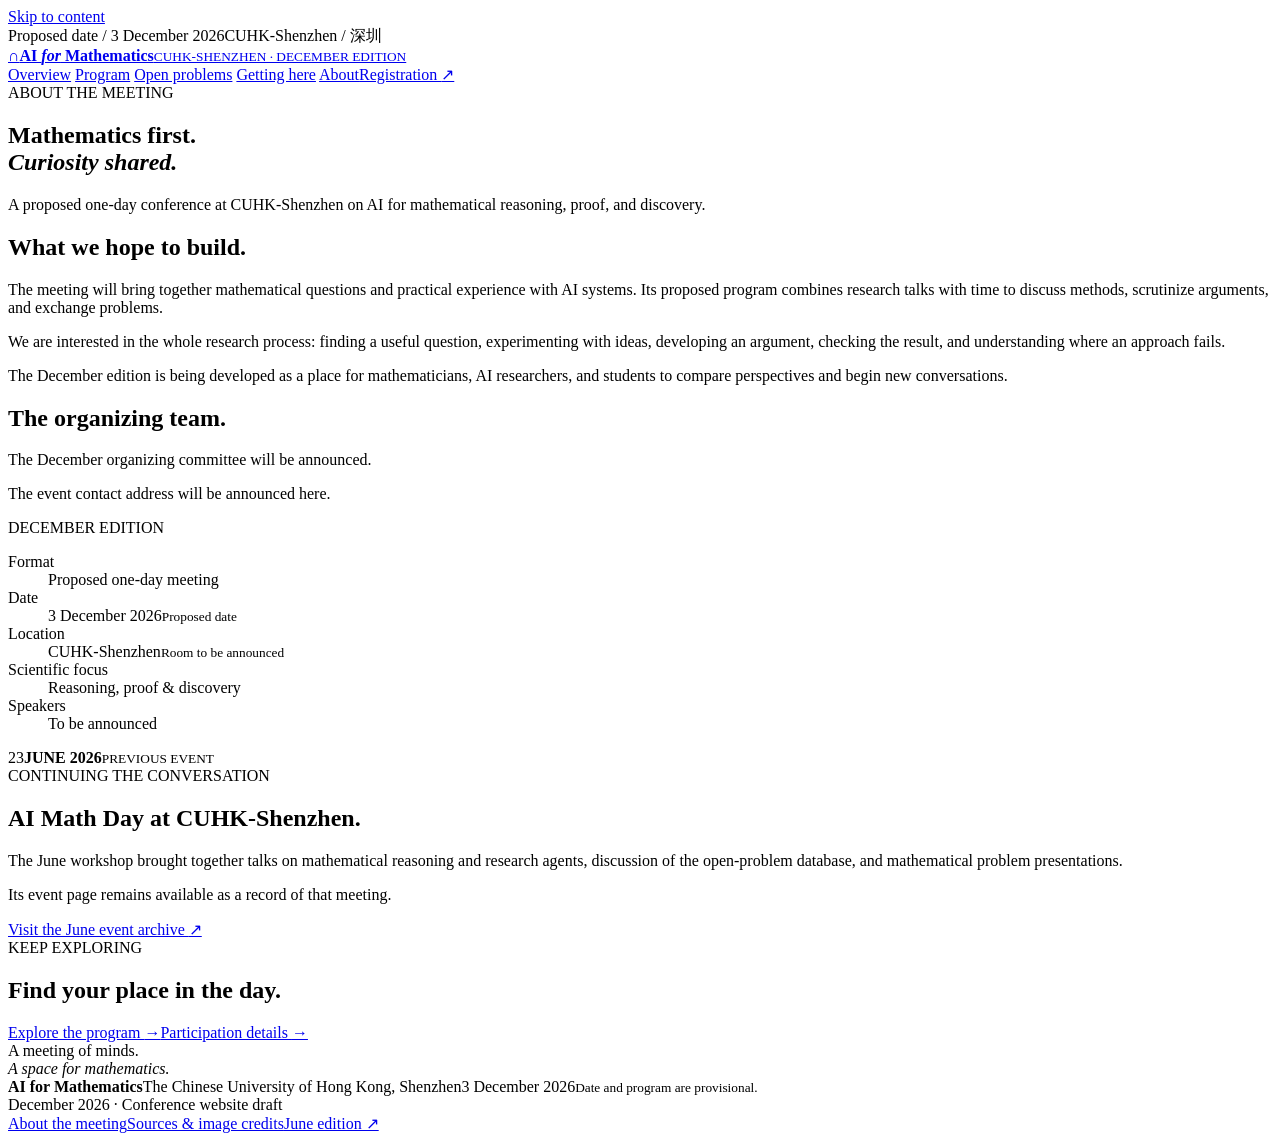
==== about.html @ 8c93e21c "Add files via upload" ====
<!doctype html>
<html lang="en">
<head>
  <meta charset="utf-8">
  <meta name="viewport" content="width=device-width, initial-scale=1">
  <meta name="description" content="The purpose and background of the proposed December AI for Mathematics conference at CUHK-Shenzhen, continuing the June AI Math Day conversation.">
  <meta name="theme-color" content="#192c3e">
  <meta property="og:title" content="About | AI for Mathematics">
  <meta property="og:description" content="The purpose and background of the proposed December AI for Mathematics conference at CUHK-Shenzhen, continuing the June AI Math Day conversation.">
  <meta property="og:type" content="website">
  <title>About | AI for Mathematics · CUHK-Shenzhen</title>
  <link rel="icon" href="assets/images/favicon.svg" type="image/svg+xml">
  <link rel="stylesheet" href="assets/css/styles.css">
  <script src="assets/js/event-config.js" defer></script>
  <script src="assets/js/main.js" defer></script>
</head>
<body>
<a class="skip-link" href="#main">Skip to content</a>
<div class="announcement"><div class="container announcement-inner"><span><span class="status-dot"></span><span data-date-status>Proposed date</span> <span class="announcement-separator">/</span> <span data-event-date>3 December 2026</span></span><span>CUHK-Shenzhen <span class="announcement-separator">/</span> 深圳</span></div></div>
<header class="site-header">
 <div class="container header-inner">
  <a class="brand" href="index.html" aria-label="AI for Mathematics, home"><span class="brand-symbol" aria-hidden="true">∩</span><span><strong>AI <i>for</i> Mathematics</strong><small>CUHK-SHENZHEN · DECEMBER EDITION</small></span></a>
  <button class="menu-toggle" type="button" aria-expanded="false" aria-controls="site-nav" hidden><span>Menu</span><span class="menu-icon" aria-hidden="true"></span></button>
  <nav id="site-nav" aria-label="Main navigation"><a href="index.html">Overview</a>
<a href="program.html">Program</a>
<a href="problems.html">Open problems</a>
<a href="venue.html">Getting here</a>
<a href="about.html" aria-current="page">About</a><a class="nav-register" href="registration.html">Registration <span aria-hidden="true">↗</span></a></nav>
 </div>
</header>
<main id="main">
<section class="page-intro container"><div class="eyebrow">ABOUT THE MEETING</div><h1>Mathematics first.<br><em>Curiosity shared.</em></h1><p class="page-lead">A proposed one-day conference at CUHK-Shenzhen on AI for mathematical reasoning, proof, and discovery.</p></section>
<section class="container about-grid section-top-small"><div class="prose"><h2>What we hope to build.</h2><p>The meeting will bring together mathematical questions and practical experience with AI systems. Its proposed program combines research talks with time to discuss methods, scrutinize arguments, and exchange problems.</p><p>We are interested in the whole research process: finding a useful question, experimenting with ideas, developing an argument, checking the result, and understanding where an approach fails.</p><p>The December edition is being developed as a place for mathematicians, AI researchers, and students to compare perspectives and begin new conversations.</p><h2 class="spaced-heading">The organizing team.</h2><p>The December organizing committee will be announced.</p><p class="contact-unconfigured">The event contact address will be announced here.</p><p class="contact-configured" hidden>For event enquiries: <a class="contact-link" href="about.html">contact the organizers</a>.</p></div><aside class="about-facts"><div class="eyebrow">DECEMBER EDITION</div><dl class="info-list"><div><dt>Format</dt><dd>Proposed one-day meeting</dd></div><div><dt>Date</dt><dd><span data-event-date>3 December 2026</span><small data-date-status>Proposed date</small></dd></div><div><dt>Location</dt><dd>CUHK-Shenzhen<small>Room to be announced</small></dd></div><div><dt>Scientific focus</dt><dd>Reasoning, proof &amp; discovery</dd></div><div><dt>Speakers</dt><dd>To be announced</dd></div></dl></aside></section>
<section class="section container"><div class="archive-panel"><div class="archive-date"><span>23</span><strong>JUNE 2026</strong><small>PREVIOUS EVENT</small></div><div><div class="eyebrow">CONTINUING THE CONVERSATION</div><h2>AI Math Day at CUHK-Shenzhen.</h2><p>The June workshop brought together talks on mathematical reasoning and research agents, discussion of the open-problem database, and mathematical problem presentations.</p><p>Its event page remains available as a record of that meeting.</p><a class="text-link" href="https://rybindmitry.github.io/events/ai-math-day.html" target="_blank" rel="noopener noreferrer">Visit the June event archive <span aria-hidden="true">↗</span></a></div></div></section>
<section class="container section-bottom"><div class="simple-callout"><div><div class="eyebrow">KEEP EXPLORING</div><h2>Find your place in the day.</h2></div><div class="actions"><a class="button button-primary" href="program.html">Explore the program <span aria-hidden="true">→</span></a><a class="button button-outline" href="registration.html">Participation details <span aria-hidden="true">→</span></a></div></div></section>

</main>
<footer class="site-footer"><div class="container footer-top"><div class="footer-title">A meeting of minds.<br><em>A space for mathematics.</em></div><div class="footer-details"><strong>AI for Mathematics</strong><span>The Chinese University of Hong Kong, Shenzhen</span><span data-event-date>3 December 2026</span><small>Date and program are provisional.</small></div></div><div class="container footer-bottom"><span>December 2026 · Conference website draft</span><div><a href="about.html">About the meeting</a><a href="credits.html">Sources &amp; image credits</a><a href="https://rybindmitry.github.io/events/ai-math-day.html" target="_blank" rel="noopener noreferrer">June edition ↗</a></div></div></footer><div class="toast" role="status" aria-live="polite"></div>
</body>
</html>
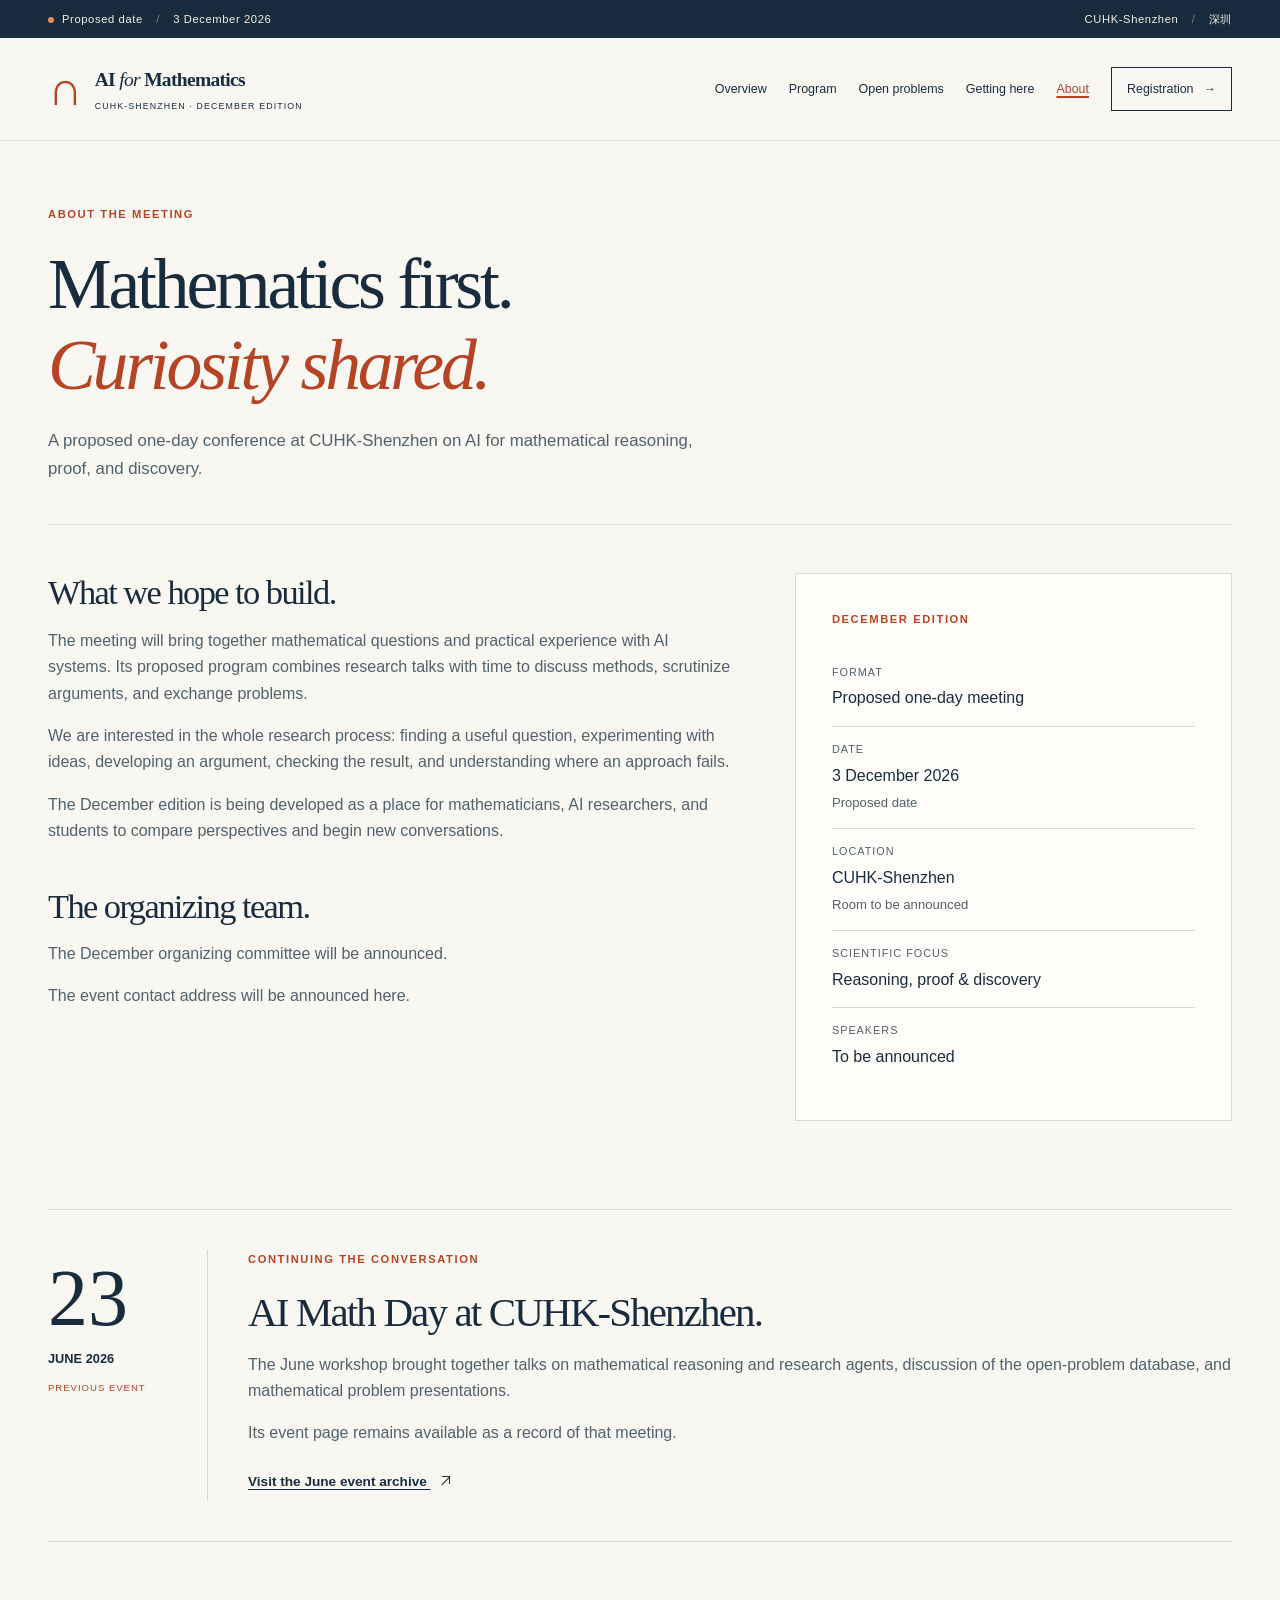
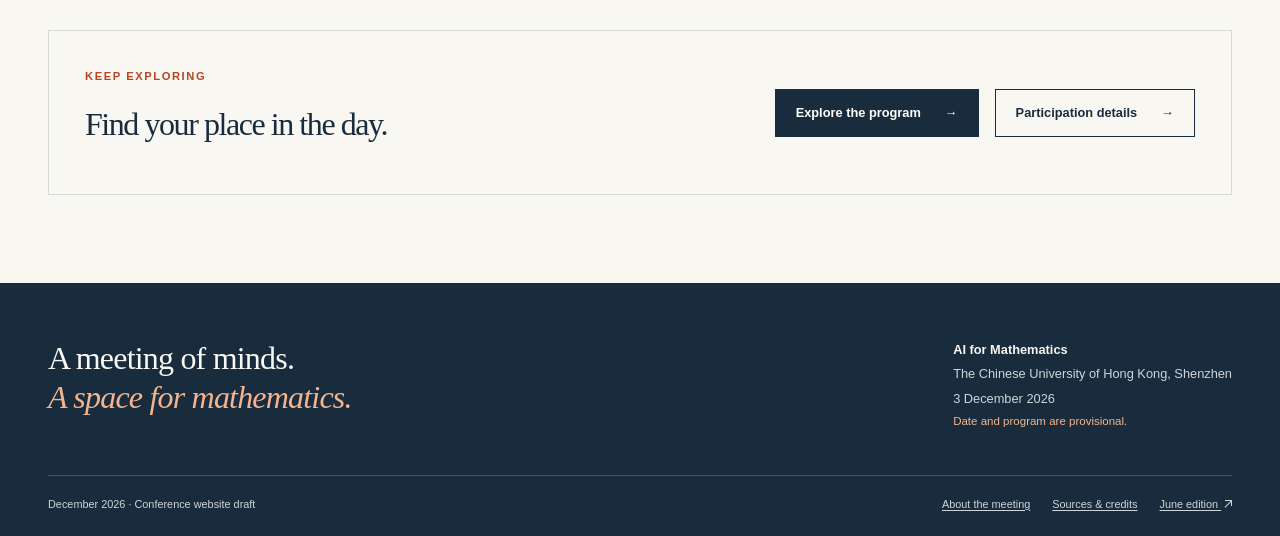
==== commit ff295421: "Restore website assets and add consistent responsive conference design" ====
--- a/about.html
+++ b/about.html
@@ -25,16 +25,16 @@
 <a href="program.html">Program</a>
 <a href="problems.html">Open problems</a>
 <a href="venue.html">Getting here</a>
-<a href="about.html" aria-current="page">About</a><a class="nav-register" href="registration.html">Registration <span aria-hidden="true">↗</span></a></nav>
+<a href="about.html" aria-current="page">About</a><a class="nav-register" href="registration.html">Registration <span aria-hidden="true">→</span></a></nav>
  </div>
 </header>
-<main id="main">
+<main id="main" tabindex="-1">
 <section class="page-intro container"><div class="eyebrow">ABOUT THE MEETING</div><h1>Mathematics first.<br><em>Curiosity shared.</em></h1><p class="page-lead">A proposed one-day conference at CUHK-Shenzhen on AI for mathematical reasoning, proof, and discovery.</p></section>
 <section class="container about-grid section-top-small"><div class="prose"><h2>What we hope to build.</h2><p>The meeting will bring together mathematical questions and practical experience with AI systems. Its proposed program combines research talks with time to discuss methods, scrutinize arguments, and exchange problems.</p><p>We are interested in the whole research process: finding a useful question, experimenting with ideas, developing an argument, checking the result, and understanding where an approach fails.</p><p>The December edition is being developed as a place for mathematicians, AI researchers, and students to compare perspectives and begin new conversations.</p><h2 class="spaced-heading">The organizing team.</h2><p>The December organizing committee will be announced.</p><p class="contact-unconfigured">The event contact address will be announced here.</p><p class="contact-configured" hidden>For event enquiries: <a class="contact-link" href="about.html">contact the organizers</a>.</p></div><aside class="about-facts"><div class="eyebrow">DECEMBER EDITION</div><dl class="info-list"><div><dt>Format</dt><dd>Proposed one-day meeting</dd></div><div><dt>Date</dt><dd><span data-event-date>3 December 2026</span><small data-date-status>Proposed date</small></dd></div><div><dt>Location</dt><dd>CUHK-Shenzhen<small>Room to be announced</small></dd></div><div><dt>Scientific focus</dt><dd>Reasoning, proof &amp; discovery</dd></div><div><dt>Speakers</dt><dd>To be announced</dd></div></dl></aside></section>
-<section class="section container"><div class="archive-panel"><div class="archive-date"><span>23</span><strong>JUNE 2026</strong><small>PREVIOUS EVENT</small></div><div><div class="eyebrow">CONTINUING THE CONVERSATION</div><h2>AI Math Day at CUHK-Shenzhen.</h2><p>The June workshop brought together talks on mathematical reasoning and research agents, discussion of the open-problem database, and mathematical problem presentations.</p><p>Its event page remains available as a record of that meeting.</p><a class="text-link" href="https://rybindmitry.github.io/events/ai-math-day.html" target="_blank" rel="noopener noreferrer">Visit the June event archive <span aria-hidden="true">↗</span></a></div></div></section>
+<section class="section container"><div class="archive-panel"><div class="archive-date"><span>23</span><strong>JUNE 2026</strong><small>PREVIOUS EVENT</small></div><div><div class="eyebrow">CONTINUING THE CONVERSATION</div><h2>AI Math Day at CUHK-Shenzhen.</h2><p>The June workshop brought together talks on mathematical reasoning and research agents, discussion of the open-problem database, and mathematical problem presentations.</p><p>Its event page remains available as a record of that meeting.</p><a class="text-link" href="https://rybindmitry.github.io/events/ai-math-day.html" target="_blank" rel="noopener noreferrer">Visit the June event archive&nbsp;<span class="external-arrow" aria-hidden="true"></span></a></div></div></section>
 <section class="container section-bottom"><div class="simple-callout"><div><div class="eyebrow">KEEP EXPLORING</div><h2>Find your place in the day.</h2></div><div class="actions"><a class="button button-primary" href="program.html">Explore the program <span aria-hidden="true">→</span></a><a class="button button-outline" href="registration.html">Participation details <span aria-hidden="true">→</span></a></div></div></section>
 
 </main>
-<footer class="site-footer"><div class="container footer-top"><div class="footer-title">A meeting of minds.<br><em>A space for mathematics.</em></div><div class="footer-details"><strong>AI for Mathematics</strong><span>The Chinese University of Hong Kong, Shenzhen</span><span data-event-date>3 December 2026</span><small>Date and program are provisional.</small></div></div><div class="container footer-bottom"><span>December 2026 · Conference website draft</span><div><a href="about.html">About the meeting</a><a href="credits.html">Sources &amp; image credits</a><a href="https://rybindmitry.github.io/events/ai-math-day.html" target="_blank" rel="noopener noreferrer">June edition ↗</a></div></div></footer><div class="toast" role="status" aria-live="polite"></div>
+<footer class="site-footer"><div class="container footer-top"><div class="footer-title">A meeting of minds.<br><em>A space for mathematics.</em></div><div class="footer-details"><strong>AI for Mathematics</strong><span>The Chinese University of Hong Kong, Shenzhen</span><span data-event-date>3 December 2026</span><small>Date and program are provisional.</small></div></div><div class="container footer-bottom"><span>December 2026 · Conference website draft</span><div><a href="about.html">About the meeting</a><a href="credits.html">Sources &amp; credits</a><a href="https://rybindmitry.github.io/events/ai-math-day.html" target="_blank" rel="noopener noreferrer">June edition&nbsp;<span class="external-arrow" aria-hidden="true"></span></a></div></div></footer><div class="toast" role="status" aria-live="polite"></div>
 </body>
 </html>
--- a/assets/css/styles.css
+++ b/assets/css/styles.css
@@ -0,0 +1,363 @@
+/* Shared static-site styles. No external fonts or runtime dependencies. */
+:root {
+  --ink: #192c3e;
+  --muted: #52616b;
+  --paper: #f8f7f2;
+  --white: #fffefa;
+  --line: #d5d9d7;
+  --accent: #b54425;
+  --orange: #e58b62;
+  --soft: #eeeae0;
+  --serif: Georgia, 'Times New Roman', serif;
+  --sans: -apple-system, BlinkMacSystemFont, 'Segoe UI', sans-serif;
+}
+* { box-sizing: border-box; }
+html { scroll-behavior: smooth; scroll-padding-top: 2rem; }
+body { margin: 0; background: var(--paper); color: var(--ink); font: 1rem/1.65 var(--sans); }
+[hidden] { display: none !important; }
+::selection { background: #f3c5a9; color: var(--ink); }
+a { color: inherit; text-underline-offset: .22em; text-decoration-thickness: 1px; }
+a:hover { color: var(--accent); }
+button, input { font: inherit; }
+button, a { -webkit-tap-highlight-color: transparent; }
+button { cursor: pointer; }
+:focus-visible { outline: 3px solid var(--accent); outline-offset: 5px; }
+img { display: block; max-width: 100%; height: auto; }
+figure, dl, dd { margin: 0; }
+h1, h2, h3, p { margin: 0 0 1rem; }
+h1, h2, h3 { line-height: 1.12; font-weight: 500; text-wrap: balance; }
+h1, h2 { font-family: var(--serif); letter-spacing: -.045em; }
+h1 { font-size: clamp(3rem, 5.6vw, 5.5rem); }
+h2 { font-size: clamp(2rem, 3.2vw, 3rem); }
+h3 { font-size: 1.25rem; font-weight: 600; line-height: 1.35; letter-spacing: -.015em; }
+h1 em, h2 em { font-weight: 400; color: var(--accent); }
+p { color: var(--muted); }
+p:last-child { margin-bottom: 0; }
+small, .small, .source-note { font-size: .82rem; line-height: 1.65; }
+strong { font-weight: 600; }
+hr { border: 0; border-top: 1px solid var(--line); margin: 2rem 0; }
+.container { width: min(1200px, calc(100% - 96px)); margin-inline: auto; }
+.section { padding-block: 88px; }
+.section-top-small { padding-top: 24px; }
+.section-bottom { padding-bottom: 88px; }
+.eyebrow { color: var(--accent); font-size: .7rem; font-weight: 700; letter-spacing: .14em; line-height: 1.65; margin-bottom: 1.3rem; text-transform: uppercase; }
+.muted, figcaption { color: var(--muted); }
+figcaption { font-size: .73rem; line-height: 1.6; padding-top: .75rem; }
+.skip-link { position: fixed; z-index: 20; top: 8px; left: 8px; padding: .7rem 1.2rem; background: var(--white); transform: translateY(-150%); }
+.skip-link:focus { transform: translateY(0); }
+.sr-only { position: absolute; width: 1px; height: 1px; padding: 0; margin: -1px; overflow: hidden; clip-path: inset(50%); white-space: nowrap; border: 0; }
+.announcement { background: var(--ink); color: #f5eee3; font-size: .7rem; letter-spacing: .055em; }
+.announcement-inner { min-height: 38px; display: flex; justify-content: space-between; align-items: center; gap: 12px; }
+.announcement-separator { opacity: .45; margin-inline: .6rem; }
+.status-dot { display: inline-block; width: 6px; height: 6px; border-radius: 50%; background: var(--orange); margin-right: .5rem; vertical-align: middle; }
+.site-header { border-bottom: 1px solid var(--line); }
+.header-inner { display: flex; justify-content: space-between; align-items: center; gap: 24px; min-height: 102px; }
+.brand { display: flex; align-items: center; gap: 12px; text-decoration: none; flex-shrink: 0; }
+.brand-symbol { font-family: var(--serif); font-size: 3rem; line-height: 1; color: var(--accent); }
+.brand strong { display: block; font-family: var(--serif); font-size: 1.22rem; letter-spacing: -.035em; }
+.brand i { font-weight: 400; }
+.brand small { display: block; font-size: .55rem; letter-spacing: .13em; margin-top: 3px; }
+#site-nav { display: flex; align-items: center; gap: 22px; }
+#site-nav a { display: flex; align-items: center; gap: 10px; min-height: 44px; font-size: .78rem; text-decoration: none; white-space: nowrap; }
+#site-nav a[aria-current] { color: var(--accent); text-decoration: underline; text-decoration-thickness: 2px; }
+#site-nav .nav-register { padding-inline: 15px; border: 1px solid var(--ink); }
+#site-nav .nav-register:hover { background: var(--ink); color: var(--white); }
+.menu-toggle { min-height: 44px; padding: 8px 12px; border: 1px solid var(--line); background: transparent; color: var(--ink); align-items: center; gap: 12px; }
+.menu-icon, .menu-icon::after { display: block; width: 16px; height: 1px; background: currentColor; }
+.menu-icon::after { content: ''; transform: translateY(5px); }
+.actions { display: flex; flex-wrap: wrap; align-items: center; gap: 16px; margin-top: 1.7rem; }
+.button { display: inline-flex; justify-content: center; align-items: center; gap: 24px; min-height: 48px; padding: 12px 20px; font-size: .8rem; font-weight: 600; line-height: 1.6; text-decoration: none; border: 1px solid transparent; text-align: center; }
+.button-primary { background: var(--ink); color: var(--white); }
+.button-primary:hover { background: var(--accent); color: white; }
+.button-outline { border-color: var(--ink); background: transparent; color: var(--ink); }
+.button-outline:hover { background: var(--ink); color: var(--white); }
+.button-text { padding-inline: 0; }
+.button-text:hover { text-decoration: underline; }
+.button-light { background: var(--paper); color: var(--ink); }
+.button-light:hover { background: #f3c5a9; color: var(--ink); }
+.text-link { display: inline-block; font-size: .85rem; font-weight: 600; padding-block: 8px; }
+.text-link span { margin-left: 10px; }
+.external-arrow { display: inline-block; position: relative; width: .7em; height: .7em; margin-left: .3em; vertical-align: .05em; flex: 0 0 .7em; }
+.external-arrow::before { content: ''; position: absolute; inset: 0 0 auto auto; width: .55em; height: .55em; border-top: 1px solid currentColor; border-right: 1px solid currentColor; }
+.external-arrow::after { content: ''; position: absolute; top: 0; right: 0; width: .9em; border-top: 1px solid currentColor; transform: rotate(-45deg); transform-origin: right; }
+.hero { display: grid; grid-template-columns: 1.12fr 1fr; gap: 56px; padding-block: 64px 48px; align-items: center; }
+.hero h1 { font-size: clamp(3.8rem, 5.7vw, 5.6rem); line-height: 1.04; margin-bottom: 20px; }
+.hero h1 em { font-size: .78em; }
+.orange-dot { color: var(--accent); }
+.mini-rule { display: inline-block; width: 22px; height: 1px; background: currentColor; vertical-align: middle; margin-right: 8px; }
+.hero-tagline { font-family: var(--serif); font-size: 1.4rem; color: var(--ink); }
+.hero-description { max-width: 440px; font-size: .95rem; }
+.hero-note { font-size: .75rem; margin-top: 20px; }
+.hero-art-wrap { position: relative; background: var(--ink); overflow: hidden; }
+.hero-art-wrap > img { width: 100%; aspect-ratio: 1.08; object-fit: cover; }
+.date-stamp { position: absolute; top: 22px; left: 22px; display: grid; grid-template-columns: auto auto; column-gap: 10px; background: var(--paper); padding: 14px 18px 10px; }
+.date-stamp > span { font-family: var(--serif); font-size: 2.8rem; line-height: 1; }
+.date-stamp > div { display: grid; align-content: center; }
+.date-stamp strong { font-size: .8rem; line-height: 1.1; }
+.date-stamp small { font-size: .65rem; }
+.date-stamp .stamp-label { grid-column: 1/-1; border-top: 1px solid var(--line); padding-top: 5px; margin-top: 8px; color: var(--accent); }
+.art-label { display: flex; align-items: flex-end; justify-content: space-between; gap: 16px; position: absolute; bottom: 24px; left: 24px; right: 24px; font-size: .61rem; letter-spacing: .12em; line-height: 1.6; color: #f8f7f2; }
+.art-label > span:last-child { font-size: 1.5rem; color: var(--orange); }
+.event-strip { display: grid; grid-template-columns: repeat(4, 1fr); border-block: 1px solid var(--line); padding-block: 26px; }
+.event-strip > div { border-left: 1px solid var(--line); padding-inline: 26px; }
+.event-strip > div:first-child { border-left: 0; padding-left: 0; }
+dt { font-size: .68rem; letter-spacing: .09em; text-transform: uppercase; color: var(--muted); margin-bottom: 8px; }
+.event-strip dd { font-size: 1rem; font-weight: 600; }
+.event-strip small { display: block; color: var(--muted); font-size: .72rem; font-weight: 400; }
+.section-heading, .split-section, .final-split { display: grid; grid-template-columns: 1fr 1fr; gap: 64px; align-items: start; }
+.section-heading { align-items: end; margin-bottom: 40px; }
+.section-heading > p { max-width: 440px; }
+.section-heading h2 { margin-bottom: 0; }
+.theme-grid { display: grid; grid-template-columns: repeat(3, 1fr); gap: 32px; }
+.theme-grid article { padding-top: 24px; border-top: 1px solid var(--ink); }
+.item-number { display: block; font-size: .65rem; letter-spacing: .1em; color: var(--accent); margin-bottom: 24px; }
+.theme-grid p { font-size: .9rem; }
+.program-peek, .problem-session-band { background: var(--soft); padding-block: 72px; }
+.day-outline > a { display: grid; grid-template-columns: 54px 1fr 18px; gap: 18px; border-top: 1px solid #b9c1c2; padding-block: 22px; text-decoration: none; }
+.day-outline > a:last-child { border-bottom: 1px solid #b9c1c2; }
+.outline-time { font-size: .8rem; font-variant-numeric: tabular-nums; color: var(--accent); }
+.day-outline small { font-size: .6rem; letter-spacing: .12em; }
+.day-outline h3 { margin-block: 6px; font-size: 1.2rem; }
+.day-outline p { font-size: .82rem; }
+.problem-banner { background: var(--ink); color: var(--paper); display: grid; grid-template-columns: 1fr 1fr; gap: 32px; padding: 48px; align-items: center; }
+.problem-banner .eyebrow, .problem-banner h2 em { color: #f4b48e; }
+.problem-banner p { color: #cdd5d9; font-size: .9rem; }
+.math-art { min-width: 0; }
+.math-art img { width: 100%; }
+.math-art > span { display: block; color: #cdd5d9; text-align: center; font-family: var(--serif); font-style: italic; font-size: .9rem; }
+.final-split { border-top: 1px solid var(--line); }
+.site-footer { background: var(--ink); color: var(--paper); padding-block: 56px 22px; }
+.footer-top { display: flex; justify-content: space-between; gap: 32px; padding-bottom: 44px; }
+.footer-title { font-family: var(--serif); font-size: 2rem; line-height: 1.2; letter-spacing: -.025em; }
+.footer-title em { color: #f4b48e; }
+.footer-details { display: grid; gap: 3px; font-size: .8rem; color: #cdd5d9; }
+.footer-details strong { color: var(--paper); }
+.footer-details small { color: #f4b48e; font-size: .72rem; }
+.footer-bottom { border-top: 1px solid #435362; padding-top: 20px; display: flex; justify-content: space-between; gap: 24px; font-size: .68rem; color: #cdd5d9; }
+.footer-bottom > div { display: flex; flex-wrap: wrap; gap: 22px; }
+.site-footer a:hover { color: #f4b48e; }
+.page-intro { padding-block: 64px 42px; border-bottom: 1px solid var(--line); margin-bottom: 24px; }
+.page-intro h1 { max-width: 900px; }
+.page-lead { max-width: 650px; font-size: 1.05rem; margin-top: 22px; }
+.notice { display: flex; align-items: flex-start; gap: 16px; background: #f0e9db; border-left: 3px solid var(--accent); padding: 20px 24px; font-size: .88rem; }
+.notice strong { display: block; margin-bottom: 4px; }
+.notice-mark { flex: 0 0 23px; border: 1px solid var(--accent); color: var(--accent); text-align: center; height: 23px; line-height: 21px; border-radius: 50%; font-family: var(--serif); font-style: italic; }
+.program-toolbar { display: flex; flex-wrap: wrap; align-items: center; justify-content: space-between; gap: 20px; padding-block: 30px; }
+.filter-group { display: inline-flex; flex-wrap: wrap; border: 1px solid var(--line); padding: 4px; gap: 4px; }
+.filter-group button { min-height: 40px; border: 0; background: transparent; padding: 8px 16px; color: var(--ink); font-size: .78rem; }
+.filter-group button[aria-pressed=true] { background: var(--ink); color: var(--paper); }
+.filter-group button:hover { text-decoration: underline; }
+.toolbar-links { display: flex; flex-wrap: wrap; align-items: center; gap: 20px; font-size: .75rem; }
+.text-button { border: 0; padding: 8px 0; background: transparent; color: var(--ink); font-size: .8rem; text-decoration: underline; text-underline-offset: .2em; min-height: 44px; }
+.schedule-block { margin-top: 30px; }
+.schedule-heading { display: flex; align-items: baseline; gap: 32px; padding-block: 18px; border-bottom: 2px solid var(--ink); }
+.schedule-heading > span { font-size: .7rem; text-transform: uppercase; letter-spacing: .1em; color: var(--accent); min-width: 86px; }
+.schedule-heading h2 { font-size: 2rem; margin: 0; }
+.schedule-row { display: grid; grid-template-columns: 86px 1fr 64px; gap: 32px; border-bottom: 1px solid var(--line); padding: 28px 20px 28px 0; }
+.session-time { display: grid; align-content: start; font-size: .88rem; font-variant-numeric: tabular-nums; }
+.session-time time { font-weight: 600; }
+.session-time span { color: var(--muted); }
+.session-type { color: var(--accent); font-size: .64rem; letter-spacing: .1em; text-transform: uppercase; }
+.session-content h3 { margin-block: 6px 8px; }
+.session-content p { font-size: .88rem; margin-bottom: 6px; }
+.session-content .speaker-status { font-size: .75rem; font-style: italic; }
+.session-duration { color: var(--muted); text-align: right; font-size: .75rem; padding-top: 4px; }
+.schedule-break { background: var(--soft); padding-left: 16px; }
+.schedule-break h3 { font-family: var(--serif); font-weight: 400; font-size: 1.4rem; }
+.simple-callout { padding: 36px; border: 1px solid var(--line); display: flex; flex-wrap: wrap; justify-content: space-between; align-items: center; gap: 24px; }
+.simple-callout h2 { font-size: 2rem; }
+.simple-callout > div { max-width: 700px; }
+.simple-callout .actions { margin-top: 0; }
+.registration-layout, .about-grid, .venue-lead, .problem-intro, .travel-layout, .faq-section { display: grid; grid-template-columns: 1fr 1fr; gap: 64px; align-items: start; }
+.registration-panel, .about-facts { background: var(--white); padding: 36px; border: 1px solid var(--line); }
+.registration-panel h2 { margin-top: 24px; }
+.pill { display: inline-flex; align-items: center; padding: 5px 10px; font-size: .65rem; letter-spacing: .06em; font-weight: 600; border: 1px solid #cba58a; color: #88371e; background: #fbefe5; }
+.opening-line { font-size: .85rem; font-weight: 600; margin-bottom: 8px; }
+.registration-closed { padding: 20px; background: var(--soft); margin-top: 24px; }
+.registration-open, .registration-qr { margin-top: 24px; }
+.registration-qr img { margin-bottom: 10px; }
+.info-list > div { padding-block: 14px; border-bottom: 1px solid var(--line); }
+.info-list > div:last-child { border-bottom: 0; }
+.info-list small { display: block; color: var(--muted); margin-top: 3px; }
+.info-list dt { margin-bottom: 4px; }
+.registration-aside { padding-top: 12px; }
+.numbered-steps { list-style: none; padding: 0; margin: 28px 0 0; }
+.numbered-steps li { display: grid; grid-template-columns: 32px 1fr; gap: 20px; border-top: 1px solid var(--line); padding-block: 24px; }
+.numbered-steps li > span { color: var(--accent); font-size: .75rem; }
+.numbered-steps p { font-size: .9rem; }
+.faq-section { grid-template-columns: .7fr 1fr; }
+.faq-list details { border-top: 1px solid var(--line); }
+.faq-list details:last-child { border-bottom: 1px solid var(--line); }
+.faq-list summary { cursor: pointer; display: flex; align-items: center; justify-content: space-between; gap: 20px; padding-block: 20px; font-size: .92rem; font-weight: 600; list-style: none; }
+.faq-list summary::-webkit-details-marker { display: none; }
+.faq-list summary > span { color: var(--accent); font-size: 1.2rem; }
+.faq-list details[open] summary > span { transform: rotate(45deg); }
+.faq-list details p { padding-bottom: 22px; font-size: .9rem; }
+.prose h2 { font-size: 2.15rem; }
+.spaced-heading { margin-top: 42px; }
+.about-grid { grid-template-columns: 1.25fr .8fr; }
+.archive-panel { display: grid; grid-template-columns: 160px 1fr; gap: 40px; border-block: 1px solid var(--line); padding-block: 40px; }
+.archive-date { display: grid; align-content: start; padding-block: 8px; border-right: 1px solid var(--line); }
+.archive-date > span { font-family: var(--serif); font-size: 5rem; line-height: 1; }
+.archive-date strong { font-size: .8rem; margin-block: 10px; }
+.archive-date small { font-size: .6rem; letter-spacing: .1em; color: var(--accent); }
+.problem-quote { padding: 40px; background: var(--soft); }
+.quote-mark { color: var(--accent); font-family: var(--serif); font-size: 4rem; line-height: 1; }
+.problem-quote > p { color: var(--ink); font: 2.7rem/1.2 var(--serif); letter-spacing: -.025em; margin-block: 24px; }
+.problem-quote em { color: var(--accent); }
+.problem-quote .small { color: var(--muted); }
+.problem-checklist { display: grid; grid-template-columns: repeat(4, 1fr); gap: 24px; }
+.problem-checklist article { border-top: 1px solid var(--line); padding-top: 20px; }
+.problem-checklist article > span { display: block; color: var(--accent); font: 2rem/1.2 var(--serif); margin-bottom: 24px; }
+.problem-checklist h3 { font-size: 1.1rem; }
+.problem-checklist p { font-size: .88rem; }
+.download-row { display: flex; flex-wrap: wrap; justify-content: space-between; align-items: center; gap: 24px; margin-top: 32px; padding-top: 24px; border-top: 1px solid var(--line); }
+.download-row p { margin: 0; font-size: .9rem; }
+.venue-lead { align-items: stretch; gap: 40px; }
+.venue-illustration { background: var(--ink); }
+.venue-illustration > img { width: 100%; }
+.venue-illustration figcaption { padding: 20px 24px; color: #cdd5d9; font-size: .78rem; }
+.address-panel { padding-block: 20px; }
+address { font-style: normal; margin-bottom: 24px; }
+.chinese-address { border-top: 1px solid var(--line); padding-top: 20px; margin-bottom: 20px; }
+.chinese-address strong, .chinese-address span { display: block; }
+.chinese-address span { color: var(--muted); font-size: .9rem; }
+.address-panel .small { margin-block: 12px; }
+.venue-details { display: grid; grid-template-columns: repeat(3,1fr); margin-top: 24px; border-block: 1px solid var(--line); }
+.venue-details > div { padding: 24px; border-left: 1px solid var(--line); }
+.venue-details > div:first-child { padding-left: 0; border-left: 0; }
+.venue-details small { display: block; color: var(--muted); }
+.travel-layout { grid-template-columns: .7fr 1fr; }
+.travel-methods article { display: grid; grid-template-columns: 36px 1fr; gap: 20px; padding-block: 28px; border-top: 1px solid var(--line); }
+.travel-methods article:first-child { padding-top: 0; border-top: 0; }
+.travel-methods p { font-size: .9rem; }
+.transport-symbol { border: 1px solid var(--line); width: 36px; height: 36px; display: grid; place-items: center; color: var(--accent); }
+.metro-line { display: inline-block; border: 1px solid var(--line); padding: 0 6px; font-size: .78rem; white-space: nowrap; color: var(--ink); }
+.visitor-note { padding: 40px; background: var(--soft); }
+.visitor-note .source-note { margin-top: 26px; }
+.credits-content { max-width: 850px; padding-bottom: 88px; }
+.credits-content article { padding-block: 32px; border-bottom: 1px solid var(--line); scroll-margin-top: 24px; }
+.credits-content article:first-child { padding-top: 0; }
+.credits-content h2 { font-size: 2.2rem; }
+.source-list { list-style: none; padding: 0; }
+.source-list li { padding-block: 14px; }
+.source-list span { display: block; color: var(--muted); font-size: .85rem; padding-top: 4px; }
+.toast { position: fixed; bottom: 24px; left: 50%; transform: translateX(-50%); max-width: calc(100% - 32px); width: max-content; background: var(--ink); color: var(--paper); padding: 12px 20px; font-size: .85rem; box-shadow: 0 4px 20px #192c3e22; z-index: 10; }
+.toast:empty { display: none; }
+@media (max-width: 1120px) {
+  .container { width: calc(100% - 64px); }
+  .header-inner { flex-wrap: wrap; padding-block: 20px; gap: 12px; }
+  #site-nav { gap: 18px; }
+  .hero { gap: 32px; }
+  .hero h1 { font-size: clamp(3.4rem, 6vw, 4.7rem); }
+  .hero .actions { gap: 8px; }
+  .hero .button { padding-inline: 12px; gap: 12px; }
+  .registration-layout, .about-grid, .venue-lead, .problem-intro, .travel-layout, .faq-section, .split-section, .section-heading, .final-split { gap: 36px; }
+  .event-strip > div { padding-inline: 16px; }
+  .event-strip dd { font-size: .9rem; }
+}
+@media (max-width: 760px) {
+  .container { width: calc(100% - 40px); }
+  .announcement { font-size: .62rem; letter-spacing: .015em; }
+  .announcement-inner { min-height: 40px; }
+  .announcement-inner > span:last-child { display: none; }
+  .announcement-separator { margin-inline: .3rem; }
+  .header-inner { padding-block: 16px; min-height: 84px; gap: 12px; }
+  .brand { gap: 8px; }
+  .brand-symbol { font-size: 2.6rem; }
+  .brand strong { font-size: 1.12rem; }
+  .brand small { font-size: .48rem; letter-spacing: .09em; }
+  .menu-toggle:not([hidden]) { display: flex; font-size: .75rem; }
+  #site-nav { width: 100%; flex-wrap: wrap; gap: 0; border-top: 1px solid var(--line); margin-top: 4px; padding-top: 8px; }
+  #site-nav a { width: 50%; min-height: 48px; padding: 8px; font-size: .85rem; }
+  #site-nav .nav-register { border: 0; padding-inline: 8px; }
+  #site-nav[data-collapsed=true] { display: none; }
+  .hero, .section-heading, .split-section, .final-split, .registration-layout, .about-grid, .venue-lead, .problem-intro, .travel-layout, .faq-section { grid-template-columns: 1fr; gap: 32px; }
+  .hero { padding-block: 40px 32px; }
+  .hero h1 { font-size: clamp(3rem, 10vw, 4.8rem); }
+  .hero-tagline { font-size: 1.3rem; }
+  .hero-description { max-width: 100%; }
+  .hero .actions { gap: 16px; }
+  .hero .button { padding-inline: 16px; }
+  .hero .button-text { padding-inline: 0; }
+  .hero-art-wrap > img { aspect-ratio: 1.25; }
+  .date-stamp { top: 18px; left: 18px; padding: 12px 16px 8px; }
+  .art-label { bottom: 18px; left: 18px; right: 18px; }
+  .event-strip { grid-template-columns: 1fr 1fr; padding-block: 0; }
+  .event-strip > div { padding: 20px 16px; }
+  .event-strip > div:first-child { padding-left: 0; }
+  .event-strip > div:nth-child(3) { padding-left: 0; border-left: 0; }
+  .event-strip > div:nth-child(n+3) { border-top: 1px solid var(--line); }
+  .event-strip dd { font-size: .9rem; }
+  .section { padding-block: 52px; }
+  .section-bottom { padding-bottom: 52px; }
+  .eyebrow { font-size: .64rem; margin-bottom: 16px; }
+  .theme-grid { grid-template-columns: 1fr; gap: 28px; }
+  .item-number { margin-bottom: 14px; }
+  .program-peek, .problem-session-band { padding-block: 48px; }
+  .day-outline > a { grid-template-columns: 46px 1fr 14px; gap: 12px; }
+  .problem-banner { grid-template-columns: 1fr; padding: 28px; gap: 8px; }
+  .math-art img { max-height: 250px; }
+  .footer-top { flex-direction: column; gap: 32px; padding-bottom: 32px; }
+  .site-footer { padding-top: 40px; }
+  .footer-bottom { flex-direction: column; gap: 16px; }
+  .footer-bottom > div { gap: 20px; }
+  .page-intro { padding-block: 40px 32px; margin-bottom: 24px; }
+  .page-intro h1 { font-size: clamp(2.8rem, 9.3vw, 4rem); }
+  .page-lead { font-size: 1rem; }
+  .notice { padding: 18px; gap: 12px; }
+  .program-toolbar { align-items: flex-start; }
+  .toolbar-links { gap: 12px 20px; }
+  .filter-group { width: 100%; }
+  .filter-group button { flex: 1; padding-inline: 10px; }
+  .schedule-heading { display: block; }
+  .schedule-heading > span { display: block; margin-bottom: 10px; }
+  .schedule-heading h2 { font-size: 1.8rem; }
+  .schedule-row { grid-template-columns: 58px 1fr; gap: 12px 16px; padding: 22px 0; }
+  .session-time { font-size: .78rem; }
+  .session-content h3 { font-size: 1.12rem; }
+  .session-duration { grid-column: 1; grid-row: 2; text-align: left; padding-top: 0; font-size: .65rem; }
+  .session-content { grid-column: 2; grid-row: 1 / 3; }
+  .schedule-break { padding-inline: 12px; }
+  .registration-panel, .about-facts { padding: 24px; }
+  .registration-aside { padding-top: 12px; }
+  .problem-checklist { grid-template-columns: 1fr 1fr; gap: 24px; }
+  .problem-checklist article > span { margin-bottom: 16px; }
+  .problem-quote { padding: 28px; }
+  .problem-quote > p { font-size: 2.5rem; }
+  .simple-callout, .visitor-note { padding: 24px; }
+  .archive-panel { grid-template-columns: 1fr; gap: 24px; padding-block: 28px; }
+  .archive-date { border-right: 0; border-bottom: 1px solid var(--line); padding-bottom: 24px; }
+  .archive-date > span { font-size: 3.5rem; }
+  .venue-lead { gap: 24px; }
+  .address-panel { padding-block: 0; }
+  .venue-details { grid-template-columns: 1fr; }
+  .venue-details > div { border-left: 0; border-top: 1px solid var(--line); padding: 20px 0; }
+  .venue-details > div:first-child { border-top: 0; }
+  .travel-methods article { grid-template-columns: 32px 1fr; gap: 16px; }
+  .transport-symbol { width: 32px; height: 32px; }
+  .credits-content { padding-bottom: 52px; }
+}
+@media (max-width: 360px) {
+  .container { width: calc(100% - 32px); }
+  .brand strong { font-size: 1rem; }
+  .brand small { font-size: .42rem; }
+  .menu-toggle { padding-inline: 8px; }
+  .hero .actions { align-items: flex-start; flex-direction: column; gap: 4px; }
+  .problem-checklist { grid-template-columns: 1fr; }
+}
+@media (prefers-reduced-motion: reduce) {
+  html { scroll-behavior: auto; }
+}
+@media print {
+  body { background: white; font-size: 10pt; color: #000; }
+  .container { width: 100%; }
+  .site-header, .announcement, .site-footer, .skip-link, .program-toolbar, .toast { display: none !important; }
+  .schedule-block[hidden] { display: block !important; }
+  .page-intro { padding-top: 0; }
+  .schedule-row { break-inside: avoid; padding-block: 12px; }
+  h1 { font-size: 30pt; }
+  h2 { font-size: 22pt; }
+  .section { padding-block: 24px; }
+  a { color: inherit; }
+}
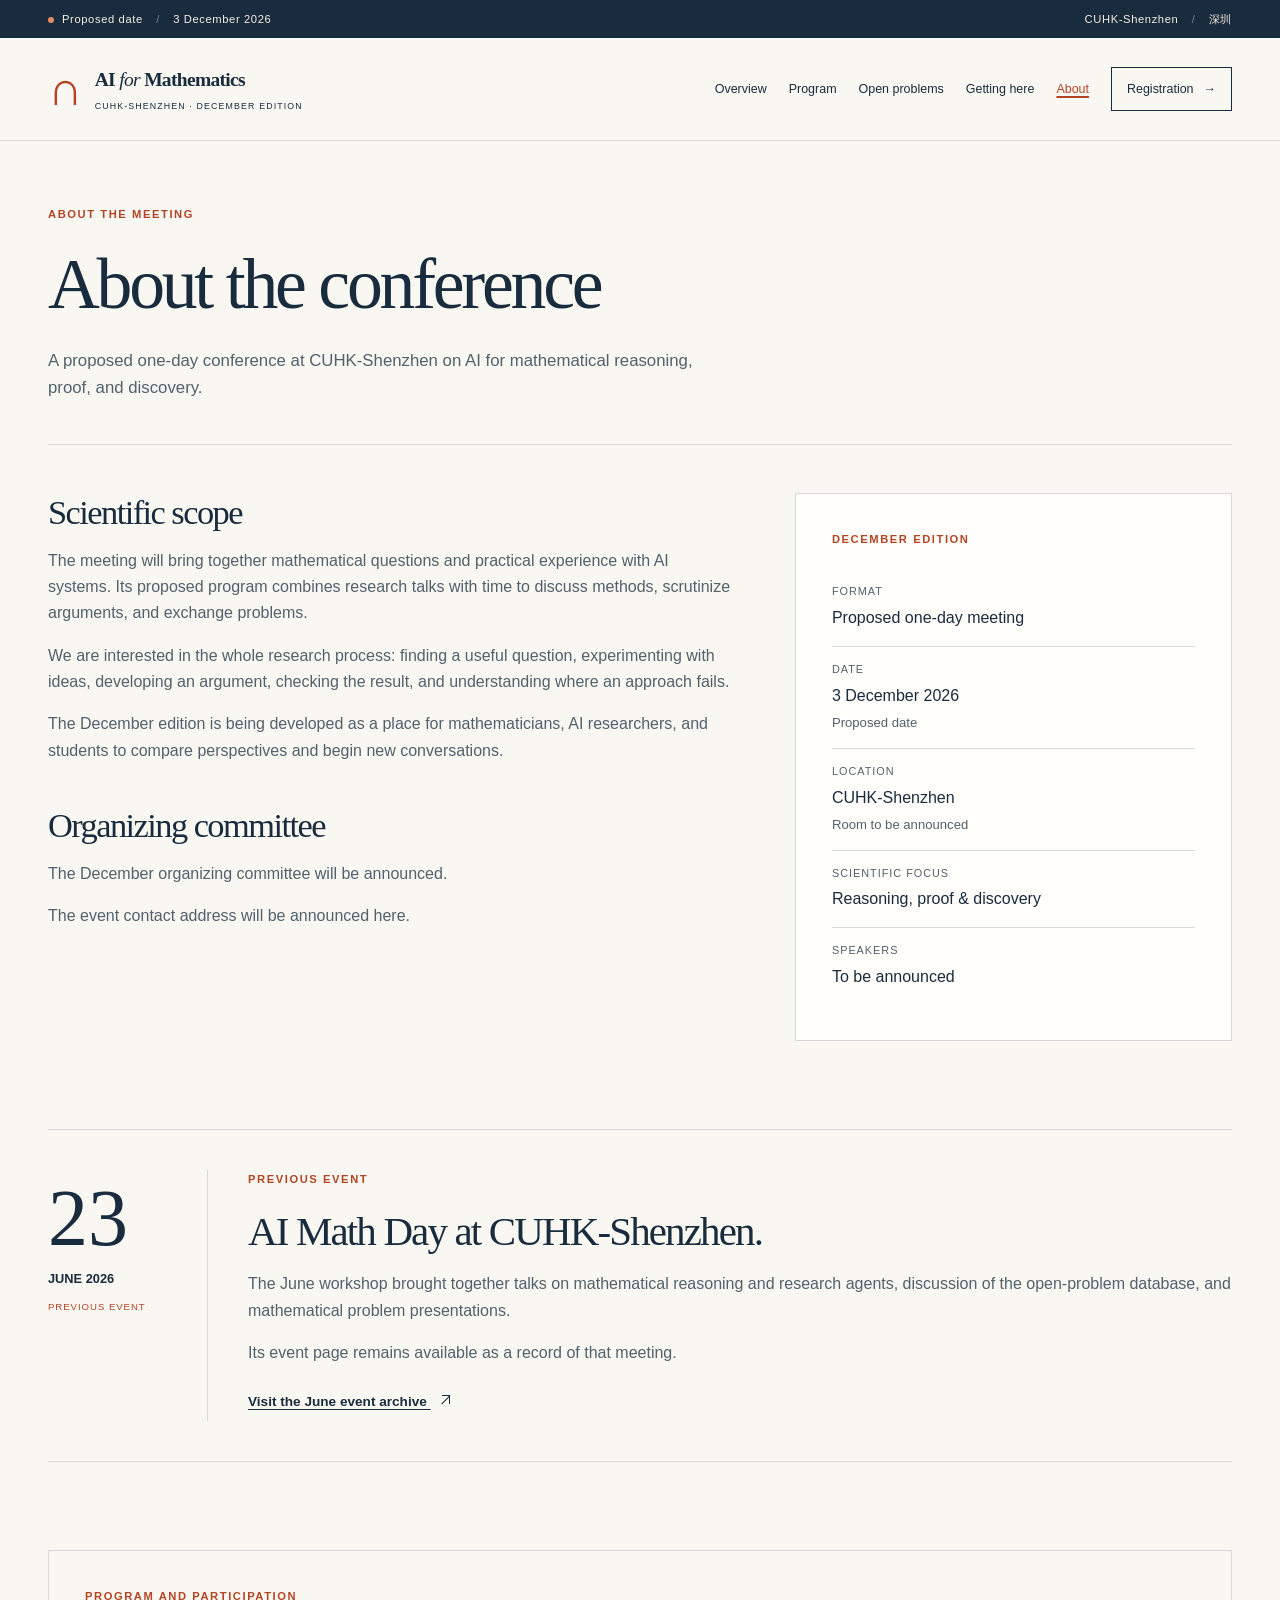
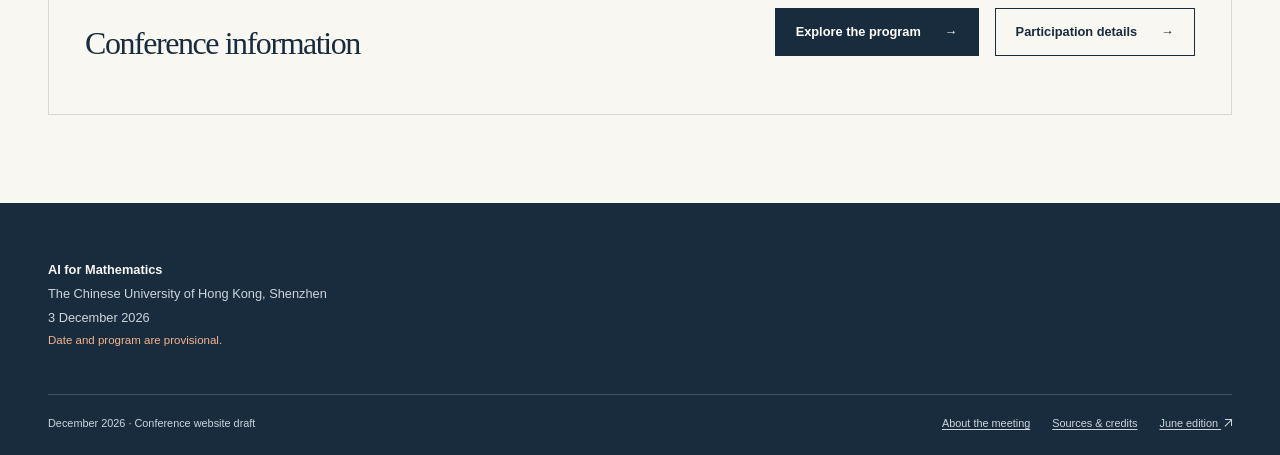
==== commit 13c0a42d: "Replace promotional slogans with factual conference headings" ====
--- a/about.html
+++ b/about.html
@@ -29,12 +29,12 @@
  </div>
 </header>
 <main id="main" tabindex="-1">
-<section class="page-intro container"><div class="eyebrow">ABOUT THE MEETING</div><h1>Mathematics first.<br><em>Curiosity shared.</em></h1><p class="page-lead">A proposed one-day conference at CUHK-Shenzhen on AI for mathematical reasoning, proof, and discovery.</p></section>
-<section class="container about-grid section-top-small"><div class="prose"><h2>What we hope to build.</h2><p>The meeting will bring together mathematical questions and practical experience with AI systems. Its proposed program combines research talks with time to discuss methods, scrutinize arguments, and exchange problems.</p><p>We are interested in the whole research process: finding a useful question, experimenting with ideas, developing an argument, checking the result, and understanding where an approach fails.</p><p>The December edition is being developed as a place for mathematicians, AI researchers, and students to compare perspectives and begin new conversations.</p><h2 class="spaced-heading">The organizing team.</h2><p>The December organizing committee will be announced.</p><p class="contact-unconfigured">The event contact address will be announced here.</p><p class="contact-configured" hidden>For event enquiries: <a class="contact-link" href="about.html">contact the organizers</a>.</p></div><aside class="about-facts"><div class="eyebrow">DECEMBER EDITION</div><dl class="info-list"><div><dt>Format</dt><dd>Proposed one-day meeting</dd></div><div><dt>Date</dt><dd><span data-event-date>3 December 2026</span><small data-date-status>Proposed date</small></dd></div><div><dt>Location</dt><dd>CUHK-Shenzhen<small>Room to be announced</small></dd></div><div><dt>Scientific focus</dt><dd>Reasoning, proof &amp; discovery</dd></div><div><dt>Speakers</dt><dd>To be announced</dd></div></dl></aside></section>
-<section class="section container"><div class="archive-panel"><div class="archive-date"><span>23</span><strong>JUNE 2026</strong><small>PREVIOUS EVENT</small></div><div><div class="eyebrow">CONTINUING THE CONVERSATION</div><h2>AI Math Day at CUHK-Shenzhen.</h2><p>The June workshop brought together talks on mathematical reasoning and research agents, discussion of the open-problem database, and mathematical problem presentations.</p><p>Its event page remains available as a record of that meeting.</p><a class="text-link" href="https://rybindmitry.github.io/events/ai-math-day.html" target="_blank" rel="noopener noreferrer">Visit the June event archive&nbsp;<span class="external-arrow" aria-hidden="true"></span></a></div></div></section>
-<section class="container section-bottom"><div class="simple-callout"><div><div class="eyebrow">KEEP EXPLORING</div><h2>Find your place in the day.</h2></div><div class="actions"><a class="button button-primary" href="program.html">Explore the program <span aria-hidden="true">→</span></a><a class="button button-outline" href="registration.html">Participation details <span aria-hidden="true">→</span></a></div></div></section>
+<section class="page-intro container"><div class="eyebrow">ABOUT THE MEETING</div><h1>About the conference</h1><p class="page-lead">A proposed one-day conference at CUHK-Shenzhen on AI for mathematical reasoning, proof, and discovery.</p></section>
+<section class="container about-grid section-top-small"><div class="prose"><h2>Scientific scope</h2><p>The meeting will bring together mathematical questions and practical experience with AI systems. Its proposed program combines research talks with time to discuss methods, scrutinize arguments, and exchange problems.</p><p>We are interested in the whole research process: finding a useful question, experimenting with ideas, developing an argument, checking the result, and understanding where an approach fails.</p><p>The December edition is being developed as a place for mathematicians, AI researchers, and students to compare perspectives and begin new conversations.</p><h2 class="spaced-heading">Organizing committee</h2><p>The December organizing committee will be announced.</p><p class="contact-unconfigured">The event contact address will be announced here.</p><p class="contact-configured" hidden>For event enquiries: <a class="contact-link" href="about.html">contact the organizers</a>.</p></div><aside class="about-facts"><div class="eyebrow">DECEMBER EDITION</div><dl class="info-list"><div><dt>Format</dt><dd>Proposed one-day meeting</dd></div><div><dt>Date</dt><dd><span data-event-date>3 December 2026</span><small data-date-status>Proposed date</small></dd></div><div><dt>Location</dt><dd>CUHK-Shenzhen<small>Room to be announced</small></dd></div><div><dt>Scientific focus</dt><dd>Reasoning, proof &amp; discovery</dd></div><div><dt>Speakers</dt><dd>To be announced</dd></div></dl></aside></section>
+<section class="section container"><div class="archive-panel"><div class="archive-date"><span>23</span><strong>JUNE 2026</strong><small>PREVIOUS EVENT</small></div><div><div class="eyebrow">PREVIOUS EVENT</div><h2>AI Math Day at CUHK-Shenzhen.</h2><p>The June workshop brought together talks on mathematical reasoning and research agents, discussion of the open-problem database, and mathematical problem presentations.</p><p>Its event page remains available as a record of that meeting.</p><a class="text-link" href="https://rybindmitry.github.io/events/ai-math-day.html" target="_blank" rel="noopener noreferrer">Visit the June event archive&nbsp;<span class="external-arrow" aria-hidden="true"></span></a></div></div></section>
+<section class="container section-bottom"><div class="simple-callout"><div><div class="eyebrow">PROGRAM AND PARTICIPATION</div><h2>Conference information</h2></div><div class="actions"><a class="button button-primary" href="program.html">Explore the program <span aria-hidden="true">→</span></a><a class="button button-outline" href="registration.html">Participation details <span aria-hidden="true">→</span></a></div></div></section>
 
 </main>
-<footer class="site-footer"><div class="container footer-top"><div class="footer-title">A meeting of minds.<br><em>A space for mathematics.</em></div><div class="footer-details"><strong>AI for Mathematics</strong><span>The Chinese University of Hong Kong, Shenzhen</span><span data-event-date>3 December 2026</span><small>Date and program are provisional.</small></div></div><div class="container footer-bottom"><span>December 2026 · Conference website draft</span><div><a href="about.html">About the meeting</a><a href="credits.html">Sources &amp; credits</a><a href="https://rybindmitry.github.io/events/ai-math-day.html" target="_blank" rel="noopener noreferrer">June edition&nbsp;<span class="external-arrow" aria-hidden="true"></span></a></div></div></footer><div class="toast" role="status" aria-live="polite"></div>
+<footer class="site-footer"><div class="container footer-top"><div class="footer-details"><strong>AI for Mathematics</strong><span>The Chinese University of Hong Kong, Shenzhen</span><span data-event-date>3 December 2026</span><small>Date and program are provisional.</small></div></div><div class="container footer-bottom"><span>December 2026 · Conference website draft</span><div><a href="about.html">About the meeting</a><a href="credits.html">Sources &amp; credits</a><a href="https://rybindmitry.github.io/events/ai-math-day.html" target="_blank" rel="noopener noreferrer">June edition&nbsp;<span class="external-arrow" aria-hidden="true"></span></a></div></div></footer><div class="toast" role="status" aria-live="polite"></div>
 </body>
 </html>
--- a/assets/css/styles.css
+++ b/assets/css/styles.css
@@ -85,7 +85,6 @@
 .hero h1 em { font-size: .78em; }
 .orange-dot { color: var(--accent); }
 .mini-rule { display: inline-block; width: 22px; height: 1px; background: currentColor; vertical-align: middle; margin-right: 8px; }
-.hero-tagline { font-family: var(--serif); font-size: 1.4rem; color: var(--ink); }
 .hero-description { max-width: 440px; font-size: .95rem; }
 .hero-note { font-size: .75rem; margin-top: 20px; }
 .hero-art-wrap { position: relative; background: var(--ink); overflow: hidden; }
@@ -128,8 +127,6 @@
 .final-split { border-top: 1px solid var(--line); }
 .site-footer { background: var(--ink); color: var(--paper); padding-block: 56px 22px; }
 .footer-top { display: flex; justify-content: space-between; gap: 32px; padding-bottom: 44px; }
-.footer-title { font-family: var(--serif); font-size: 2rem; line-height: 1.2; letter-spacing: -.025em; }
-.footer-title em { color: #f4b48e; }
 .footer-details { display: grid; gap: 3px; font-size: .8rem; color: #cdd5d9; }
 .footer-details strong { color: var(--paper); }
 .footer-details small { color: #f4b48e; font-size: .72rem; }
@@ -201,11 +198,8 @@
 .archive-date > span { font-family: var(--serif); font-size: 5rem; line-height: 1; }
 .archive-date strong { font-size: .8rem; margin-block: 10px; }
 .archive-date small { font-size: .6rem; letter-spacing: .1em; color: var(--accent); }
-.problem-quote { padding: 40px; background: var(--soft); }
-.quote-mark { color: var(--accent); font-family: var(--serif); font-size: 4rem; line-height: 1; }
-.problem-quote > p { color: var(--ink); font: 2.7rem/1.2 var(--serif); letter-spacing: -.025em; margin-block: 24px; }
-.problem-quote em { color: var(--accent); }
-.problem-quote .small { color: var(--muted); }
+.problem-guide { padding: 40px; background: var(--soft); }
+.problem-guide h2 { font-size: 2.2rem; }
 .problem-checklist { display: grid; grid-template-columns: repeat(4, 1fr); gap: 24px; }
 .problem-checklist article { border-top: 1px solid var(--line); padding-top: 20px; }
 .problem-checklist article > span { display: block; color: var(--accent); font: 2rem/1.2 var(--serif); margin-bottom: 24px; }
@@ -275,7 +269,6 @@
   .hero, .section-heading, .split-section, .final-split, .registration-layout, .about-grid, .venue-lead, .problem-intro, .travel-layout, .faq-section { grid-template-columns: 1fr; gap: 32px; }
   .hero { padding-block: 40px 32px; }
   .hero h1 { font-size: clamp(3rem, 10vw, 4.8rem); }
-  .hero-tagline { font-size: 1.3rem; }
   .hero-description { max-width: 100%; }
   .hero .actions { gap: 16px; }
   .hero .button { padding-inline: 16px; }
@@ -323,8 +316,7 @@
   .registration-aside { padding-top: 12px; }
   .problem-checklist { grid-template-columns: 1fr 1fr; gap: 24px; }
   .problem-checklist article > span { margin-bottom: 16px; }
-  .problem-quote { padding: 28px; }
-  .problem-quote > p { font-size: 2.5rem; }
+  .problem-guide { padding: 28px; }
   .simple-callout, .visitor-note { padding: 24px; }
   .archive-panel { grid-template-columns: 1fr; gap: 24px; padding-block: 28px; }
   .archive-date { border-right: 0; border-bottom: 1px solid var(--line); padding-bottom: 24px; }
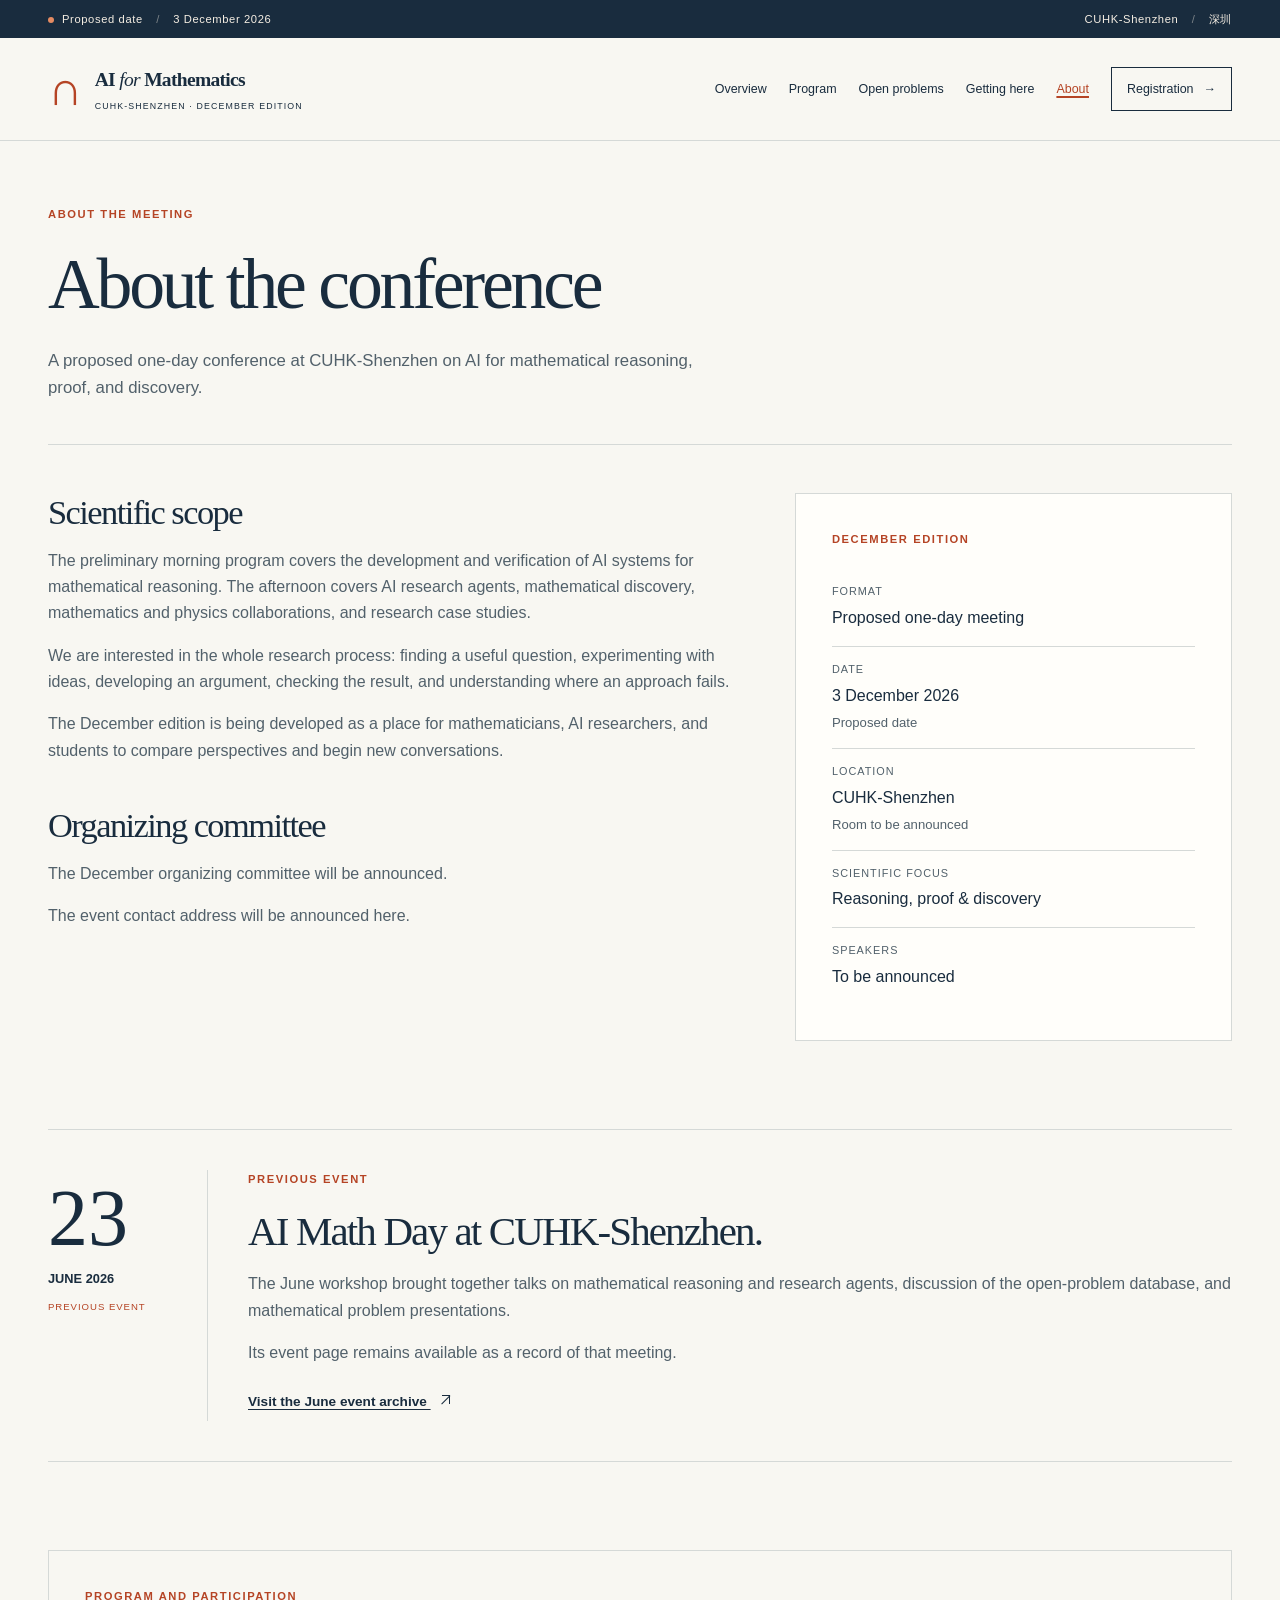
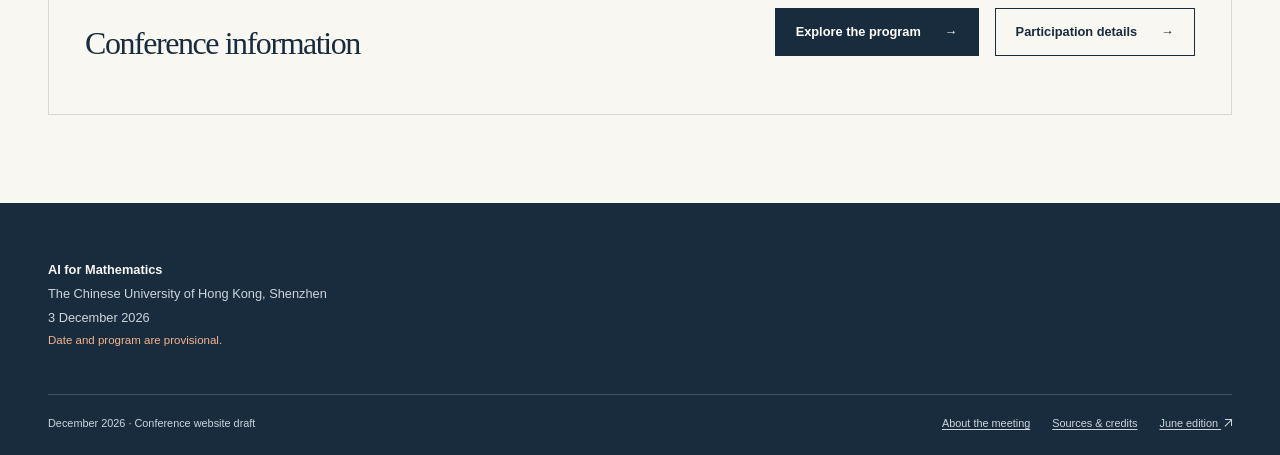
==== commit 30eda94c: "Update preliminary program and add CUHK-Shenzhen homepage photo" ====
--- a/about.html
+++ b/about.html
@@ -30,7 +30,7 @@
 </header>
 <main id="main" tabindex="-1">
 <section class="page-intro container"><div class="eyebrow">ABOUT THE MEETING</div><h1>About the conference</h1><p class="page-lead">A proposed one-day conference at CUHK-Shenzhen on AI for mathematical reasoning, proof, and discovery.</p></section>
-<section class="container about-grid section-top-small"><div class="prose"><h2>Scientific scope</h2><p>The meeting will bring together mathematical questions and practical experience with AI systems. Its proposed program combines research talks with time to discuss methods, scrutinize arguments, and exchange problems.</p><p>We are interested in the whole research process: finding a useful question, experimenting with ideas, developing an argument, checking the result, and understanding where an approach fails.</p><p>The December edition is being developed as a place for mathematicians, AI researchers, and students to compare perspectives and begin new conversations.</p><h2 class="spaced-heading">Organizing committee</h2><p>The December organizing committee will be announced.</p><p class="contact-unconfigured">The event contact address will be announced here.</p><p class="contact-configured" hidden>For event enquiries: <a class="contact-link" href="about.html">contact the organizers</a>.</p></div><aside class="about-facts"><div class="eyebrow">DECEMBER EDITION</div><dl class="info-list"><div><dt>Format</dt><dd>Proposed one-day meeting</dd></div><div><dt>Date</dt><dd><span data-event-date>3 December 2026</span><small data-date-status>Proposed date</small></dd></div><div><dt>Location</dt><dd>CUHK-Shenzhen<small>Room to be announced</small></dd></div><div><dt>Scientific focus</dt><dd>Reasoning, proof &amp; discovery</dd></div><div><dt>Speakers</dt><dd>To be announced</dd></div></dl></aside></section>
+<section class="container about-grid section-top-small"><div class="prose"><h2>Scientific scope</h2><p>The preliminary morning program covers the development and verification of AI systems for mathematical reasoning. The afternoon covers AI research agents, mathematical discovery, mathematics and physics collaborations, and research case studies.</p><p>We are interested in the whole research process: finding a useful question, experimenting with ideas, developing an argument, checking the result, and understanding where an approach fails.</p><p>The December edition is being developed as a place for mathematicians, AI researchers, and students to compare perspectives and begin new conversations.</p><h2 class="spaced-heading">Organizing committee</h2><p>The December organizing committee will be announced.</p><p class="contact-unconfigured">The event contact address will be announced here.</p><p class="contact-configured" hidden>For event enquiries: <a class="contact-link" href="about.html">contact the organizers</a>.</p></div><aside class="about-facts"><div class="eyebrow">DECEMBER EDITION</div><dl class="info-list"><div><dt>Format</dt><dd>Proposed one-day meeting</dd></div><div><dt>Date</dt><dd><span data-event-date>3 December 2026</span><small data-date-status>Proposed date</small></dd></div><div><dt>Location</dt><dd>CUHK-Shenzhen<small>Room to be announced</small></dd></div><div><dt>Scientific focus</dt><dd>Reasoning, proof &amp; discovery</dd></div><div><dt>Speakers</dt><dd>To be announced</dd></div></dl></aside></section>
 <section class="section container"><div class="archive-panel"><div class="archive-date"><span>23</span><strong>JUNE 2026</strong><small>PREVIOUS EVENT</small></div><div><div class="eyebrow">PREVIOUS EVENT</div><h2>AI Math Day at CUHK-Shenzhen.</h2><p>The June workshop brought together talks on mathematical reasoning and research agents, discussion of the open-problem database, and mathematical problem presentations.</p><p>Its event page remains available as a record of that meeting.</p><a class="text-link" href="https://rybindmitry.github.io/events/ai-math-day.html" target="_blank" rel="noopener noreferrer">Visit the June event archive&nbsp;<span class="external-arrow" aria-hidden="true"></span></a></div></div></section>
 <section class="container section-bottom"><div class="simple-callout"><div><div class="eyebrow">PROGRAM AND PARTICIPATION</div><h2>Conference information</h2></div><div class="actions"><a class="button button-primary" href="program.html">Explore the program <span aria-hidden="true">→</span></a><a class="button button-outline" href="registration.html">Participation details <span aria-hidden="true">→</span></a></div></div></section>
 
--- a/assets/css/styles.css
+++ b/assets/css/styles.css
@@ -89,6 +89,7 @@
 .hero-note { font-size: .75rem; margin-top: 20px; }
 .hero-art-wrap { position: relative; background: var(--ink); overflow: hidden; }
 .hero-art-wrap > img { width: 100%; aspect-ratio: 1.08; object-fit: cover; }
+.hero-art-wrap.hero-photo-wrap > img { aspect-ratio: 3 / 2; }
 .date-stamp { position: absolute; top: 22px; left: 22px; display: grid; grid-template-columns: auto auto; column-gap: 10px; background: var(--paper); padding: 14px 18px 10px; }
 .date-stamp > span { font-family: var(--serif); font-size: 2.8rem; line-height: 1; }
 .date-stamp > div { display: grid; align-content: center; }
@@ -136,6 +137,8 @@
 .page-intro { padding-block: 64px 42px; border-bottom: 1px solid var(--line); margin-bottom: 24px; }
 .page-intro h1 { max-width: 900px; }
 .page-lead { max-width: 650px; font-size: 1.05rem; margin-top: 22px; }
+.program-subtitle { font-family: var(--serif); color: var(--ink); font-size: clamp(1.4rem, 2.4vw, 2rem); line-height: 1.3; }
+.program-date { font-size: .9rem; }
 .notice { display: flex; align-items: flex-start; gap: 16px; background: #f0e9db; border-left: 3px solid var(--accent); padding: 20px 24px; font-size: .88rem; }
 .notice strong { display: block; margin-bottom: 4px; }
 .notice-mark { flex: 0 0 23px; border: 1px solid var(--accent); color: var(--accent); text-align: center; height: 23px; line-height: 21px; border-radius: 50%; font-family: var(--serif); font-style: italic; }
@@ -149,7 +152,7 @@
 .schedule-block { margin-top: 30px; }
 .schedule-heading { display: flex; align-items: baseline; gap: 32px; padding-block: 18px; border-bottom: 2px solid var(--ink); }
 .schedule-heading > span { font-size: .7rem; text-transform: uppercase; letter-spacing: .1em; color: var(--accent); min-width: 86px; }
-.schedule-heading h2 { font-size: 2rem; margin: 0; }
+.schedule-heading h2 { font-size: 2rem; margin: 0; min-width: 0; }
 .schedule-row { display: grid; grid-template-columns: 86px 1fr 64px; gap: 32px; border-bottom: 1px solid var(--line); padding: 28px 20px 28px 0; }
 .session-time { display: grid; align-content: start; font-size: .88rem; font-variant-numeric: tabular-nums; }
 .session-time time { font-weight: 600; }
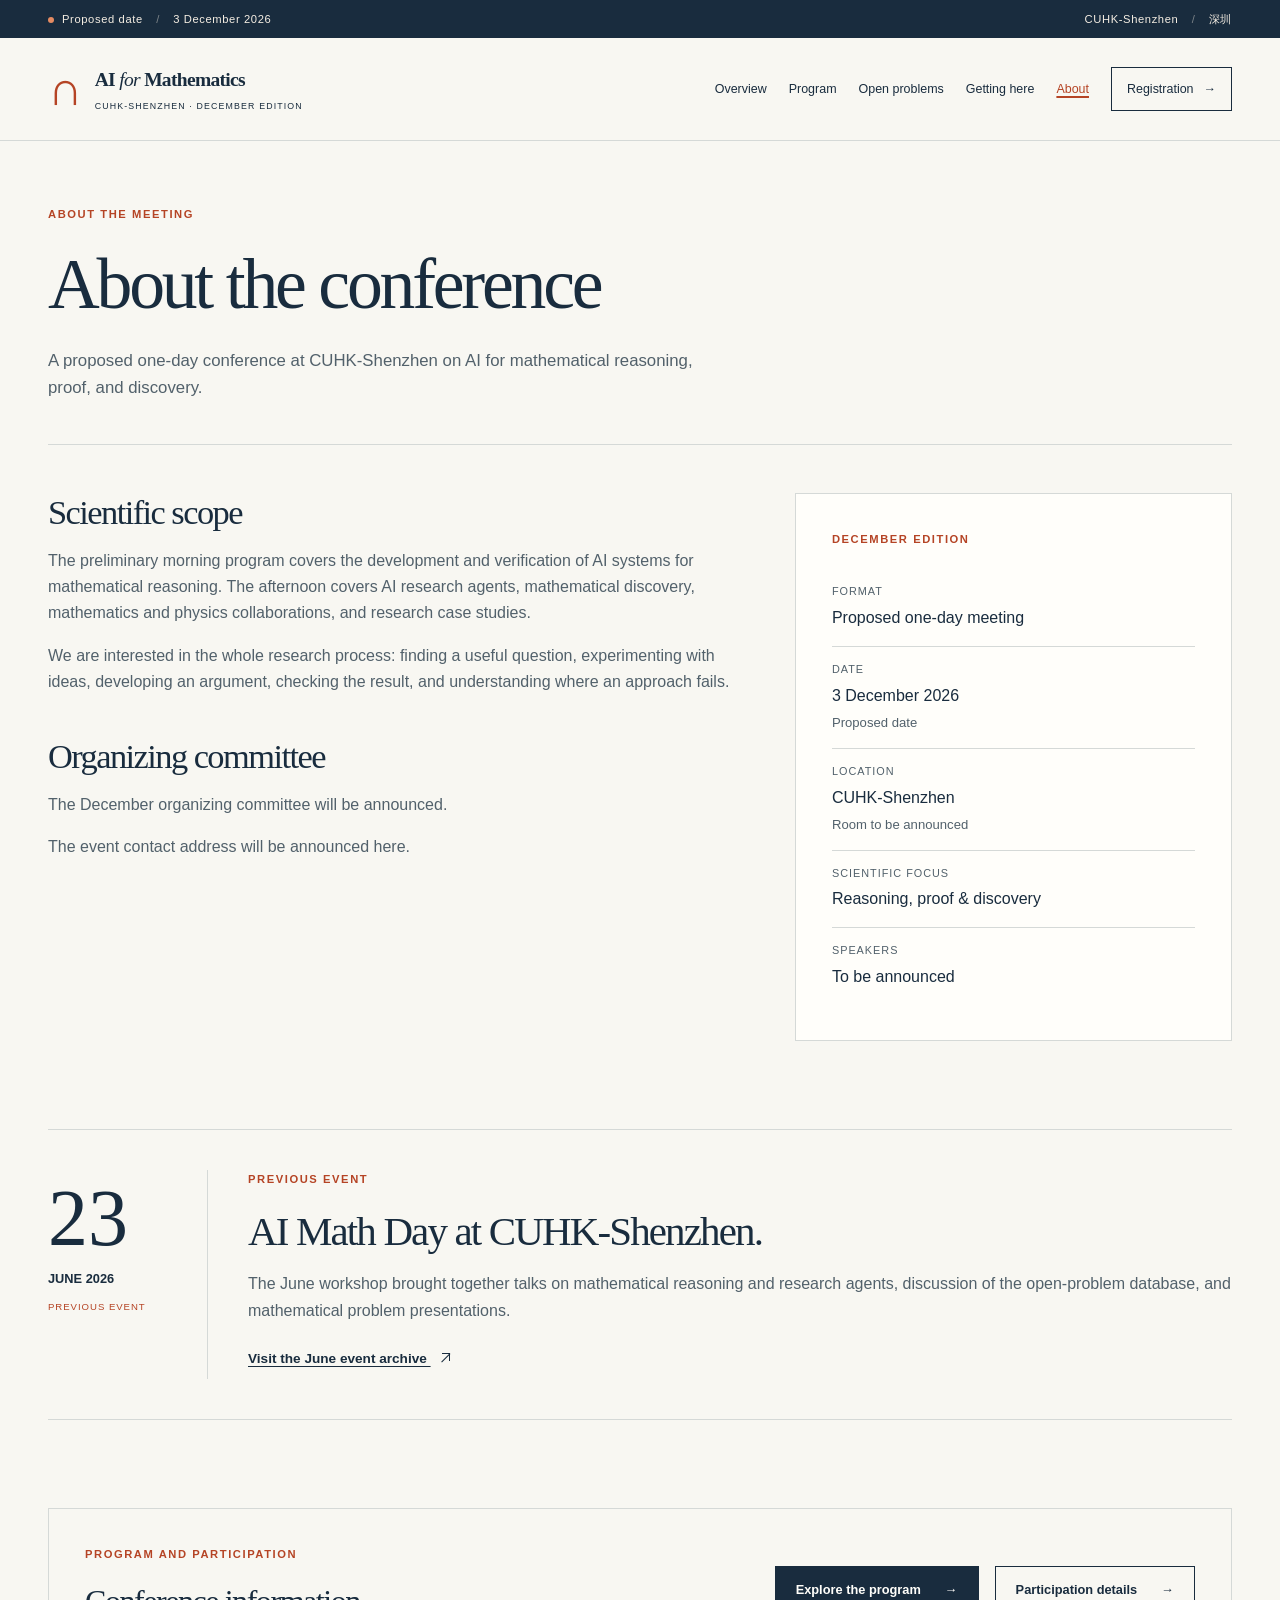
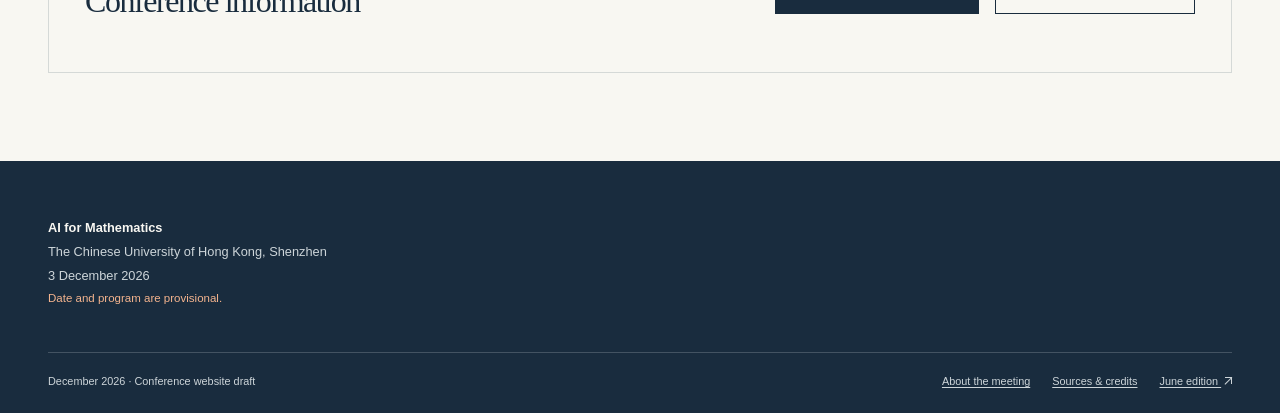
==== commit e6157886: "Update conference themes and remove redundant summaries" ====
--- a/about.html
+++ b/about.html
@@ -30,8 +30,8 @@
 </header>
 <main id="main" tabindex="-1">
 <section class="page-intro container"><div class="eyebrow">ABOUT THE MEETING</div><h1>About the conference</h1><p class="page-lead">A proposed one-day conference at CUHK-Shenzhen on AI for mathematical reasoning, proof, and discovery.</p></section>
-<section class="container about-grid section-top-small"><div class="prose"><h2>Scientific scope</h2><p>The preliminary morning program covers the development and verification of AI systems for mathematical reasoning. The afternoon covers AI research agents, mathematical discovery, mathematics and physics collaborations, and research case studies.</p><p>We are interested in the whole research process: finding a useful question, experimenting with ideas, developing an argument, checking the result, and understanding where an approach fails.</p><p>The December edition is being developed as a place for mathematicians, AI researchers, and students to compare perspectives and begin new conversations.</p><h2 class="spaced-heading">Organizing committee</h2><p>The December organizing committee will be announced.</p><p class="contact-unconfigured">The event contact address will be announced here.</p><p class="contact-configured" hidden>For event enquiries: <a class="contact-link" href="about.html">contact the organizers</a>.</p></div><aside class="about-facts"><div class="eyebrow">DECEMBER EDITION</div><dl class="info-list"><div><dt>Format</dt><dd>Proposed one-day meeting</dd></div><div><dt>Date</dt><dd><span data-event-date>3 December 2026</span><small data-date-status>Proposed date</small></dd></div><div><dt>Location</dt><dd>CUHK-Shenzhen<small>Room to be announced</small></dd></div><div><dt>Scientific focus</dt><dd>Reasoning, proof &amp; discovery</dd></div><div><dt>Speakers</dt><dd>To be announced</dd></div></dl></aside></section>
-<section class="section container"><div class="archive-panel"><div class="archive-date"><span>23</span><strong>JUNE 2026</strong><small>PREVIOUS EVENT</small></div><div><div class="eyebrow">PREVIOUS EVENT</div><h2>AI Math Day at CUHK-Shenzhen.</h2><p>The June workshop brought together talks on mathematical reasoning and research agents, discussion of the open-problem database, and mathematical problem presentations.</p><p>Its event page remains available as a record of that meeting.</p><a class="text-link" href="https://rybindmitry.github.io/events/ai-math-day.html" target="_blank" rel="noopener noreferrer">Visit the June event archive&nbsp;<span class="external-arrow" aria-hidden="true"></span></a></div></div></section>
+<section class="container about-grid section-top-small"><div class="prose"><h2>Scientific scope</h2><p>The preliminary morning program covers the development and verification of AI systems for mathematical reasoning. The afternoon covers AI research agents, mathematical discovery, mathematics and physics collaborations, and research case studies.</p><p>We are interested in the whole research process: finding a useful question, experimenting with ideas, developing an argument, checking the result, and understanding where an approach fails.</p><h2 class="spaced-heading">Organizing committee</h2><p>The December organizing committee will be announced.</p><p class="contact-unconfigured">The event contact address will be announced here.</p><p class="contact-configured" hidden>For event enquiries: <a class="contact-link" href="about.html">contact the organizers</a>.</p></div><aside class="about-facts"><div class="eyebrow">DECEMBER EDITION</div><dl class="info-list"><div><dt>Format</dt><dd>Proposed one-day meeting</dd></div><div><dt>Date</dt><dd><span data-event-date>3 December 2026</span><small data-date-status>Proposed date</small></dd></div><div><dt>Location</dt><dd>CUHK-Shenzhen<small>Room to be announced</small></dd></div><div><dt>Scientific focus</dt><dd>Reasoning, proof &amp; discovery</dd></div><div><dt>Speakers</dt><dd>To be announced</dd></div></dl></aside></section>
+<section class="section container"><div class="archive-panel"><div class="archive-date"><span>23</span><strong>JUNE 2026</strong><small>PREVIOUS EVENT</small></div><div><div class="eyebrow">PREVIOUS EVENT</div><h2>AI Math Day at CUHK-Shenzhen.</h2><p>The June workshop brought together talks on mathematical reasoning and research agents, discussion of the open-problem database, and mathematical problem presentations.</p><a class="text-link" href="https://rybindmitry.github.io/events/ai-math-day.html" target="_blank" rel="noopener noreferrer">Visit the June event archive&nbsp;<span class="external-arrow" aria-hidden="true"></span></a></div></div></section>
 <section class="container section-bottom"><div class="simple-callout"><div><div class="eyebrow">PROGRAM AND PARTICIPATION</div><h2>Conference information</h2></div><div class="actions"><a class="button button-primary" href="program.html">Explore the program <span aria-hidden="true">→</span></a><a class="button button-outline" href="registration.html">Participation details <span aria-hidden="true">→</span></a></div></div></section>
 
 </main>
--- a/assets/css/styles.css
+++ b/assets/css/styles.css
@@ -108,10 +108,12 @@
 .section-heading { align-items: end; margin-bottom: 40px; }
 .section-heading > p { max-width: 440px; }
 .section-heading h2 { margin-bottom: 0; }
+.themes-heading { margin-bottom: 40px; }
 .theme-grid { display: grid; grid-template-columns: repeat(3, 1fr); gap: 32px; }
 .theme-grid article { padding-top: 24px; border-top: 1px solid var(--ink); }
-.item-number { display: block; font-size: .65rem; letter-spacing: .1em; color: var(--accent); margin-bottom: 24px; }
-.theme-grid p { font-size: .9rem; }
+.theme-grid ul { margin: 0; padding-left: 1.2rem; color: var(--muted); font-size: .9rem; }
+.theme-grid li + li { margin-top: 12px; }
+.theme-grid strong { color: var(--ink); }
 .program-peek, .problem-session-band { background: var(--soft); padding-block: 72px; }
 .day-outline > a { display: grid; grid-template-columns: 54px 1fr 18px; gap: 18px; border-top: 1px solid #b9c1c2; padding-block: 22px; text-decoration: none; }
 .day-outline > a:last-child { border-bottom: 1px solid #b9c1c2; }
@@ -211,9 +213,11 @@
 .download-row { display: flex; flex-wrap: wrap; justify-content: space-between; align-items: center; gap: 24px; margin-top: 32px; padding-top: 24px; border-top: 1px solid var(--line); }
 .download-row p { margin: 0; font-size: .9rem; }
 .venue-lead { align-items: stretch; gap: 40px; }
-.venue-illustration { background: var(--ink); }
-.venue-illustration > img { width: 100%; }
-.venue-illustration figcaption { padding: 20px 24px; color: #cdd5d9; font-size: .78rem; }
+.venue-map { align-self: start; background: var(--white); border: 1px solid var(--line); }
+.campus-map-link { display: block; }
+.campus-map-link img { width: 100%; height: auto; }
+.venue-map figcaption { padding: 16px 20px; border-top: 1px solid var(--line); font-size: .78rem; }
+.venue-map figcaption p { margin-top: 8px; }
 .address-panel { padding-block: 20px; }
 address { font-style: normal; margin-bottom: 24px; }
 .chinese-address { border-top: 1px solid var(--line); padding-top: 20px; margin-bottom: 20px; }
@@ -289,7 +293,6 @@
   .section-bottom { padding-bottom: 52px; }
   .eyebrow { font-size: .64rem; margin-bottom: 16px; }
   .theme-grid { grid-template-columns: 1fr; gap: 28px; }
-  .item-number { margin-bottom: 14px; }
   .program-peek, .problem-session-band { padding-block: 48px; }
   .day-outline > a { grid-template-columns: 46px 1fr 14px; gap: 12px; }
   .problem-banner { grid-template-columns: 1fr; padding: 28px; gap: 8px; }
